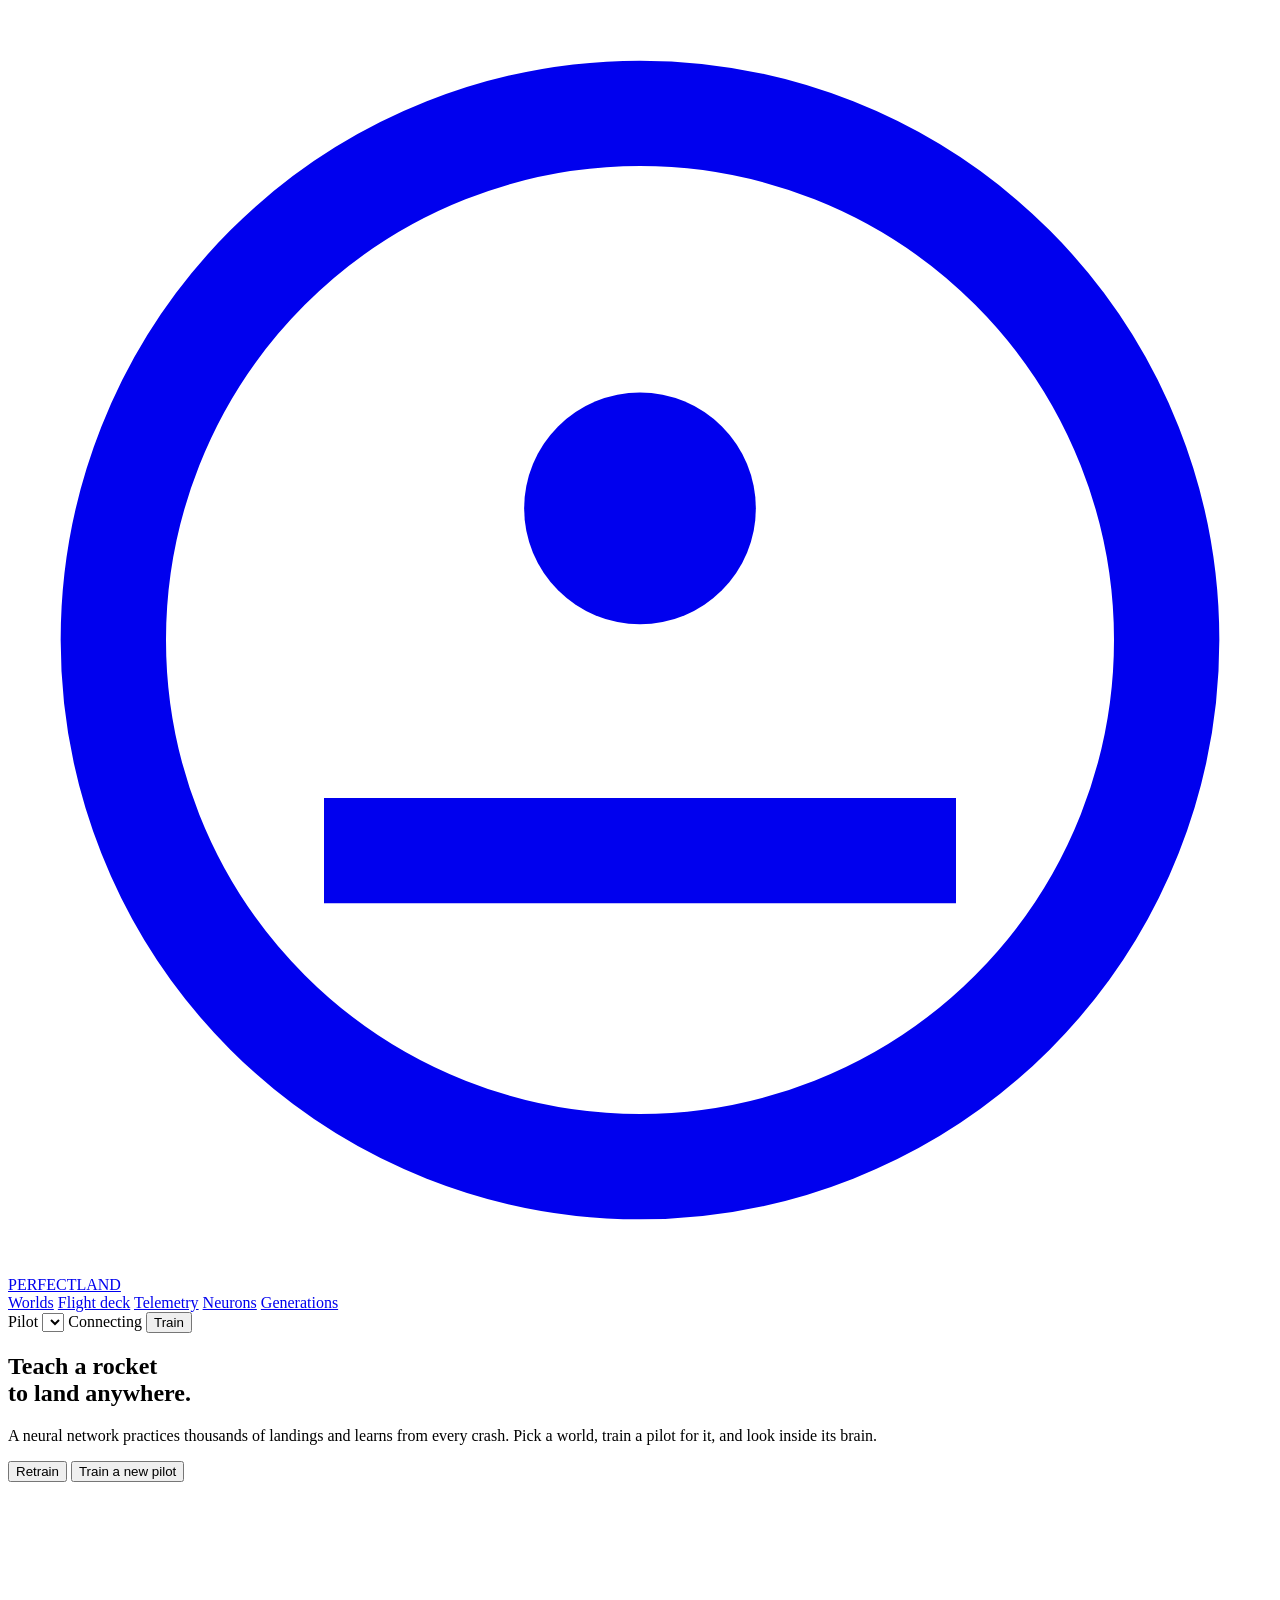
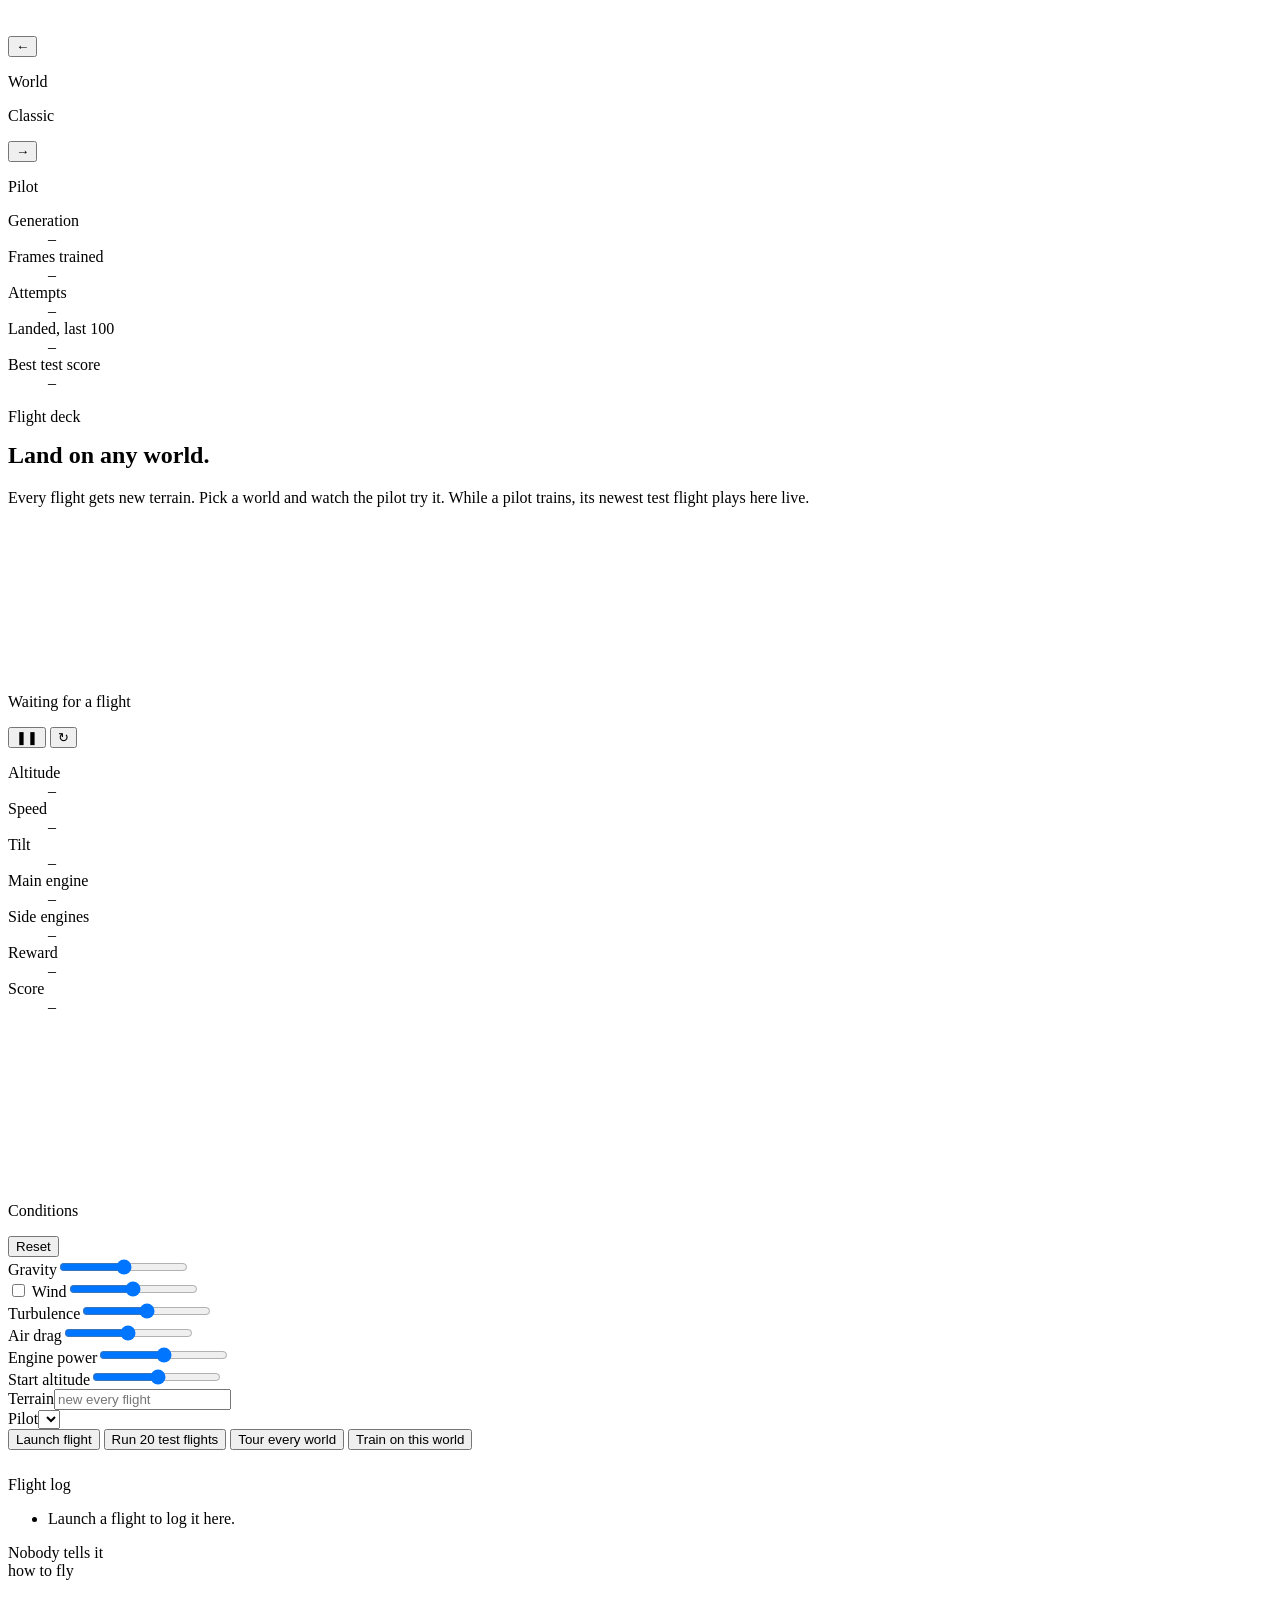
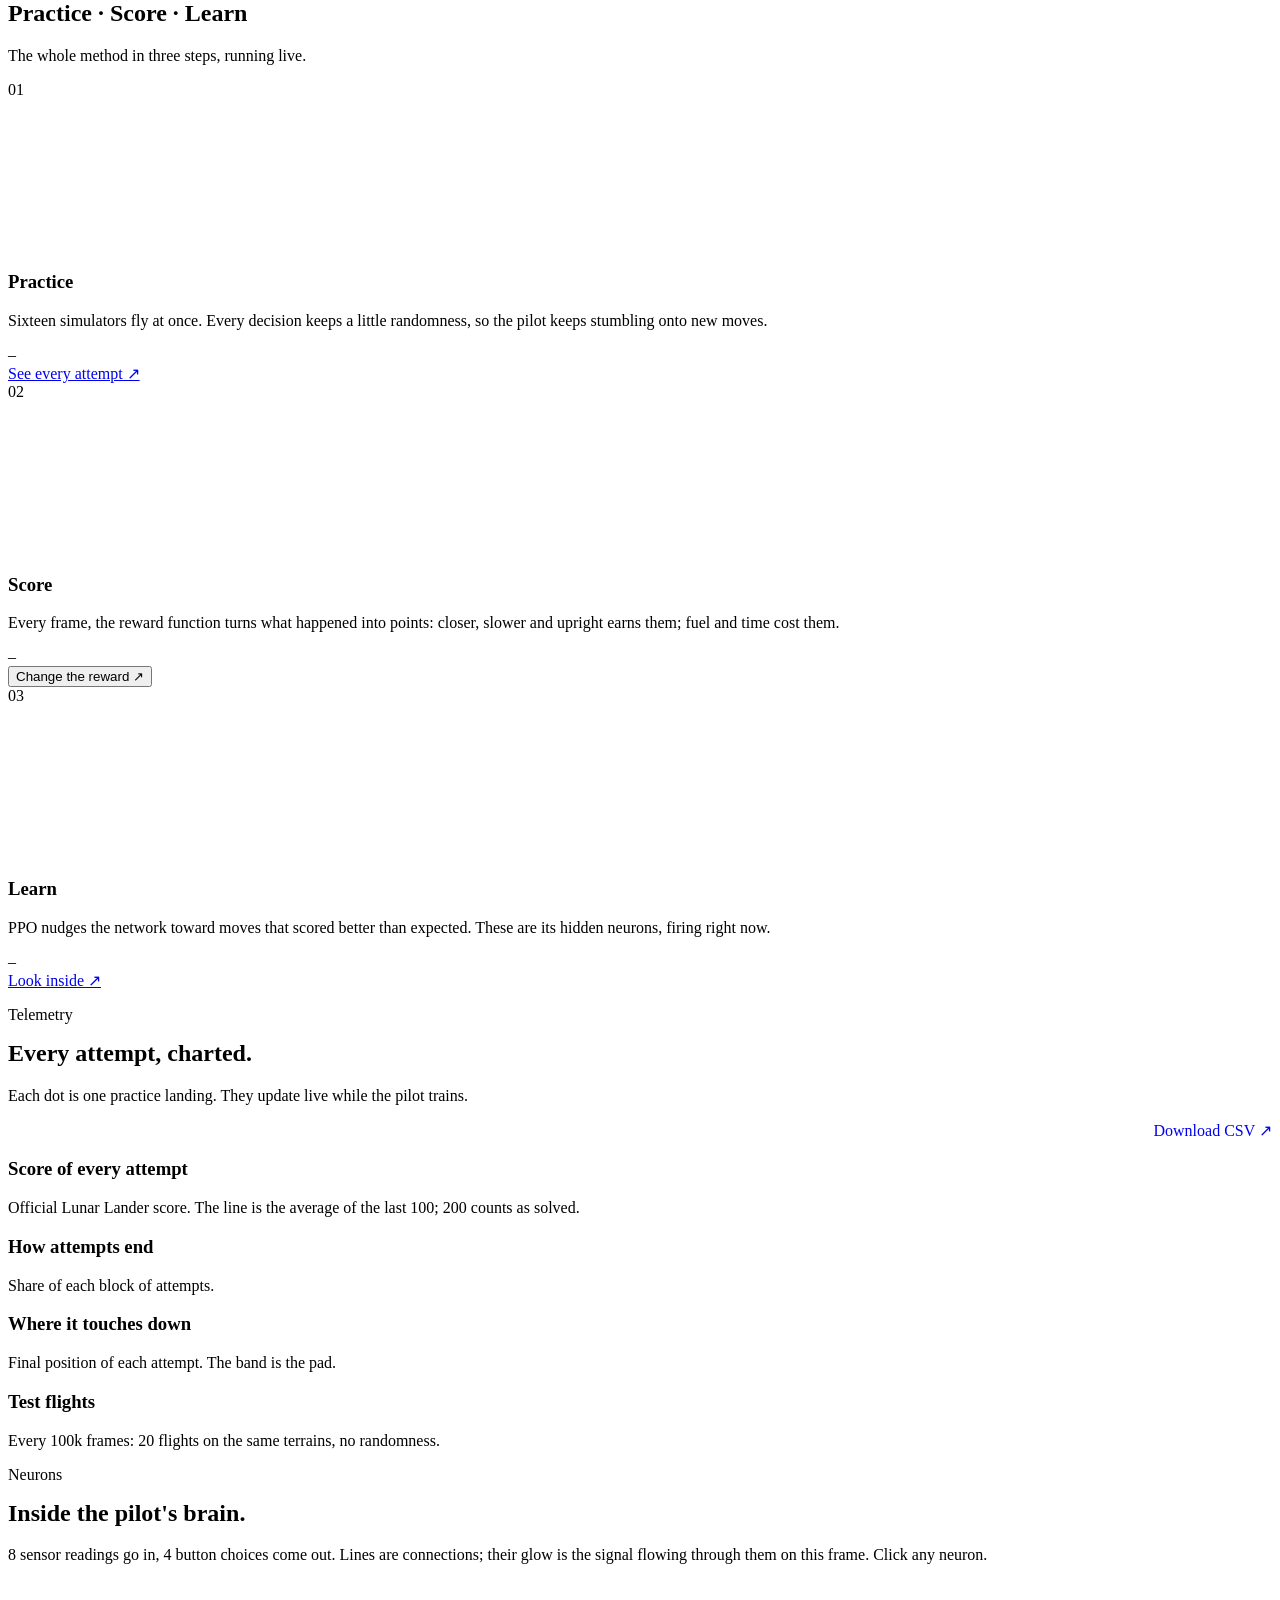
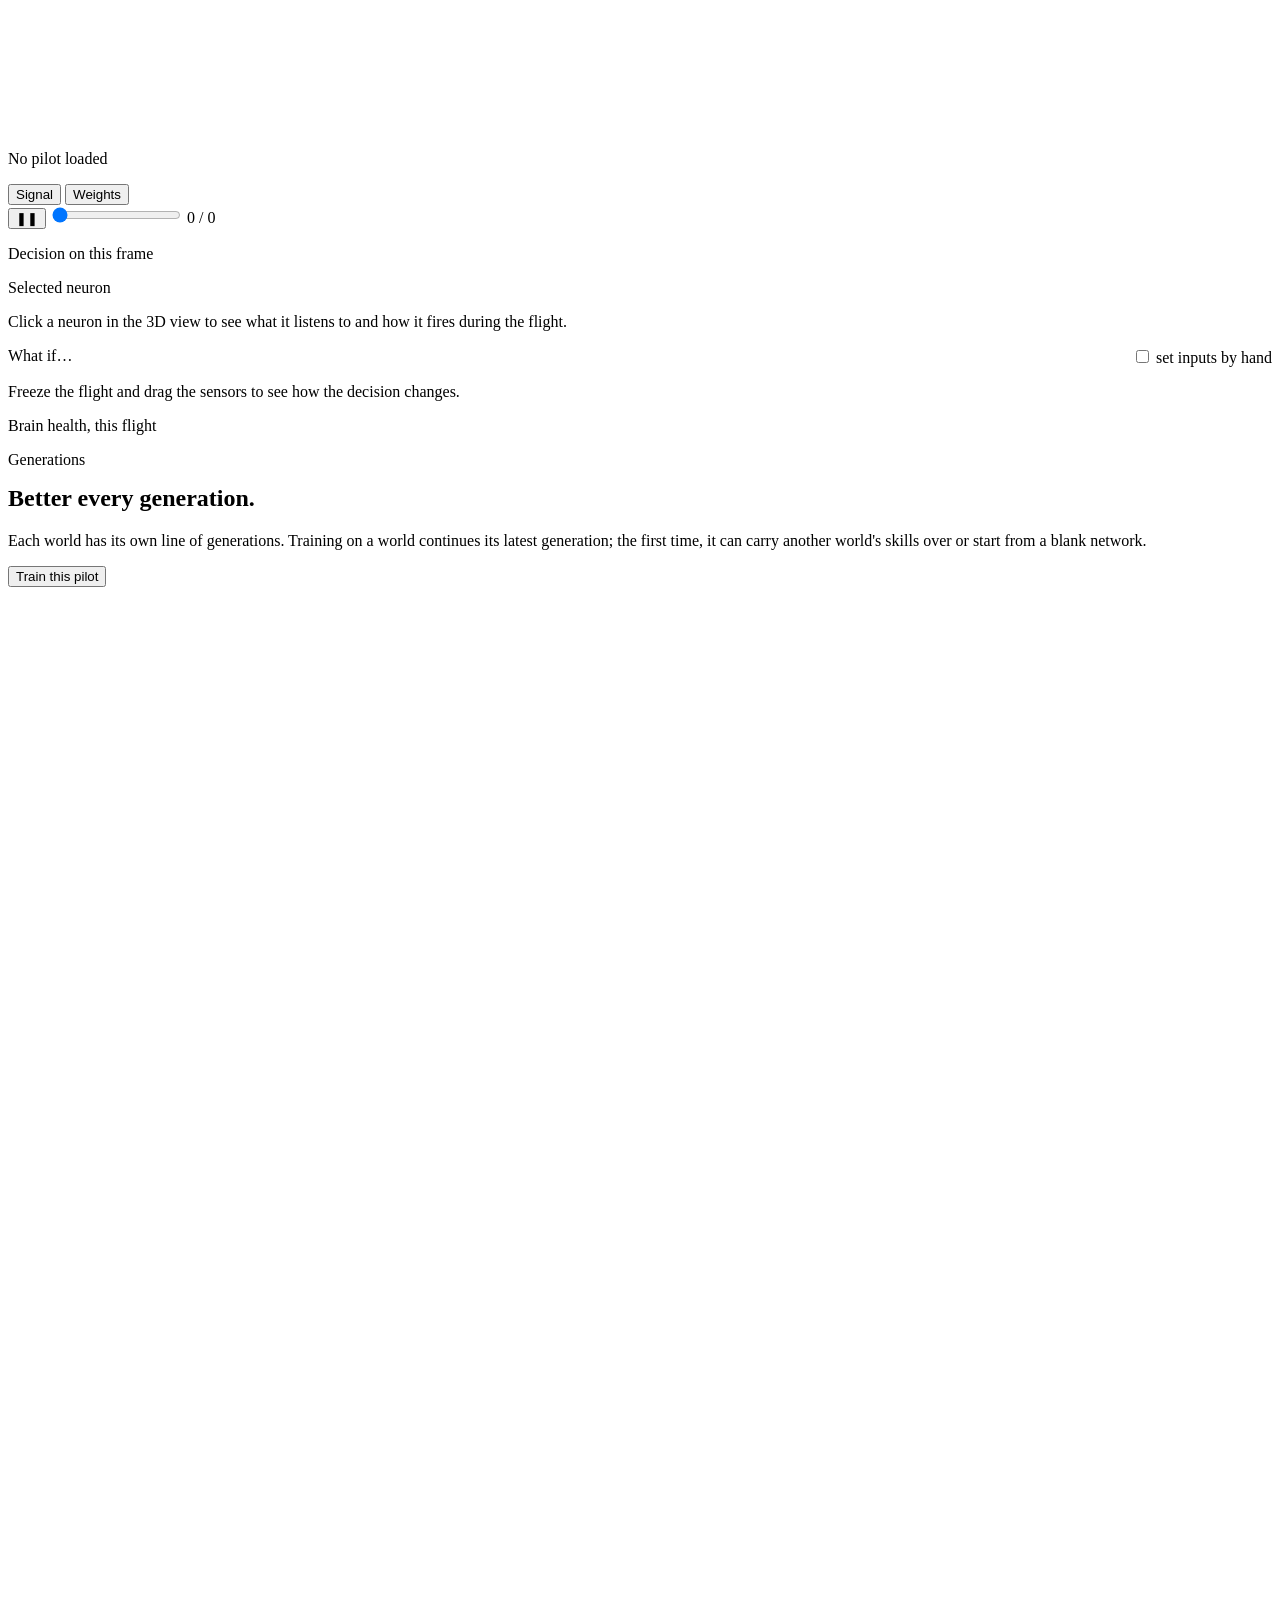
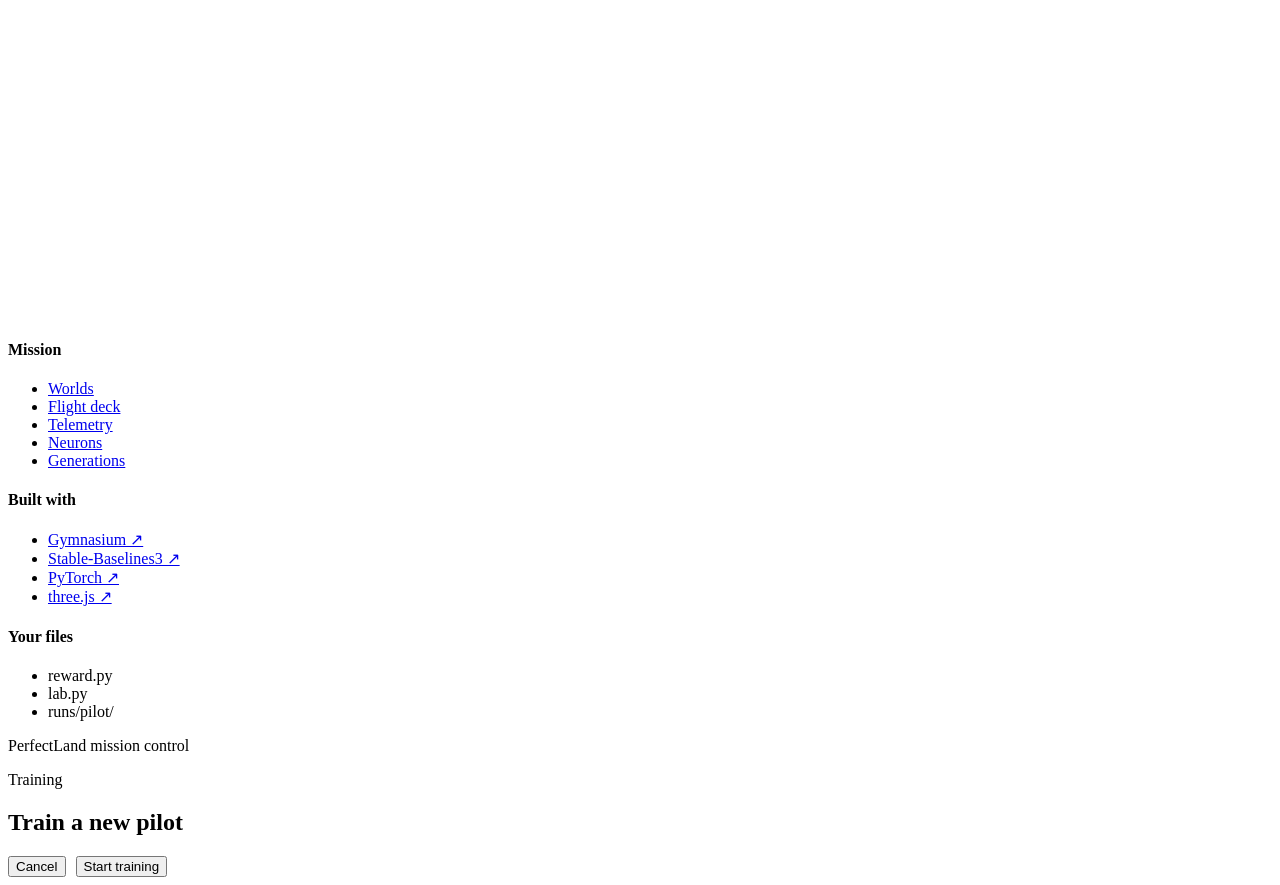
==== ui/index.html @ edd2ead1 "PerfectLand: teach a neural network to land a rocket Reward shaping on Gymnasium's Lunar Lander with" ====
<!doctype html>
<html lang="en">
<head>
  <meta charset="utf-8">
  <meta name="viewport" content="width=device-width, initial-scale=1">
  <title>PerfectLand Mission Control</title>
  <link rel="icon" href="data:image/svg+xml,%3Csvg xmlns='http://www.w3.org/2000/svg' viewBox='0 0 24 24' fill='none' stroke='%23010101' stroke-width='2'%3E%3Ccircle cx='12' cy='12' r='10'/%3E%3Cpath d='M6 16h12'/%3E%3Ccircle cx='12' cy='9.5' r='2.2' fill='%23010101' stroke='none'/%3E%3C/svg%3E">
  <link rel="preconnect" href="https://fonts.googleapis.com">
  <link rel="preconnect" href="https://fonts.gstatic.com" crossorigin>
  <link rel="stylesheet" href="https://fonts.googleapis.com/css2?family=Inter:wght@300..800&family=JetBrains+Mono:wght@400;500;600&display=swap">
  <link rel="stylesheet" href="/styles.css">
  <script type="importmap">
    {
      "imports": {
        "three": "https://cdn.jsdelivr.net/npm/three@0.185.0/build/three.module.js",
        "three/addons/": "https://cdn.jsdelivr.net/npm/three@0.185.0/examples/jsm/",
        "lil-gui": "https://cdn.jsdelivr.net/npm/lil-gui@0.21.0/dist/lil-gui.esm.min.js"
      }
    }
  </script>
  <script type="module" src="/app.js"></script>
</head>
<body>
  <header class="nav">
    <a class="brand" href="#mission" aria-label="PerfectLand home">
      <svg viewBox="0 0 24 24" fill="none" stroke="currentColor" stroke-width="2" aria-hidden="true">
        <circle cx="12" cy="12" r="10"/><path d="M6 16h12"/><circle cx="12" cy="9.5" r="2.2" fill="currentColor" stroke="none"/>
      </svg>
      <span>PERFECTLAND</span>
    </a>
    <nav class="nav-links">
      <a href="#mission">Worlds</a>
      <a href="#flight-deck">Flight deck</a>
      <a href="#telemetry">Telemetry</a>
      <a href="#neurons">Neurons</a>
      <a href="#generations">Generations</a>
    </nav>
    <div class="nav-right">
      <label class="pilot-select"><span>Pilot</span> <select id="pilot-select"></select></label>
      <span class="nav-status" id="nav-status"><i class="dot"></i><span>Connecting</span></span>
      <button class="btn btn-solid" id="nav-train">Train</button>
    </div>
  </header>

  <main>
    <!-- Mission: pick a world -->
    <section class="hero" id="mission">
      <div class="hero-inner">
        <div class="hero-copy">
          <h1>Teach a rocket<br>to land anywhere.</h1>
          <p class="lede">A neural network practices thousands of landings and learns from every crash.
            Pick a world, train a pilot for it, and look inside its brain.</p>
          <div class="hero-actions">
            <button class="btn btn-solid" id="btn-retrain">Retrain</button>
            <button class="btn btn-outline" id="btn-new">Train a new pilot</button>
            <button class="btn btn-outline" id="btn-stop" hidden>Stop training</button>
          </div>
          <a class="hero-status" id="hero-status" href="#flight-deck" hidden></a>
        </div>
        <div class="globe-wrap">
          <canvas id="globe" aria-label="Rotating globe of the selected world"></canvas>
          <div class="globe-info">
            <div class="globe-nav">
              <button class="icon-btn ink" id="world-prev" aria-label="Previous world">←</button>
              <div class="globe-title"><p class="eyebrow">World</p><p class="world-name" id="world-name">Classic</p></div>
              <button class="icon-btn ink" id="world-next" aria-label="Next world">→</button>
            </div>
            <p class="world-fact" id="world-fact"></p>
            <dl class="world-stats" id="world-stats"></dl>
          </div>
        </div>
      </div>
      <div class="hero-strip">
        <p class="eyebrow" id="strip-pilot">Pilot</p>
        <dl class="kpis">
          <div class="kpi"><dt>Generation</dt><dd id="k-gen">–</dd></div>
          <div class="kpi"><dt>Frames trained</dt><dd id="k-frames">–</dd></div>
          <div class="kpi"><dt>Attempts</dt><dd id="k-attempts">–</dd></div>
          <div class="kpi"><dt>Landed, last 100</dt><dd id="k-landed">–</dd></div>
          <div class="kpi"><dt>Best test score</dt><dd id="k-best">–</dd></div>
        </dl>
      </div>
    </section>

    <!-- Flight deck: the simulation, on whichever world is selected -->
    <section class="section deck" id="flight-deck">
      <div class="section-head">
        <div>
          <p class="eyebrow">Flight deck</p>
          <h2 style="margin-top: 14px">Land on any world.</h2>
          <p>Every flight gets new terrain. Pick a world and watch the pilot try it. While a pilot trains, its newest test flight plays here live.</p>
        </div>
      </div>
      <div class="world-picker" id="world-picker" role="tablist" aria-label="Worlds"></div>
      <div class="deck-grid">
        <article class="card deck-main">
          <div class="deck-view">
            <canvas id="stage"></canvas>
            <div class="gui-host" id="gui-host"></div>
            <div class="view-top">
              <span class="outcome-badge" id="outcome-badge"></span>
              <p class="view-caption" id="flight-caption">Waiting for a flight</p>
            </div>
            <div class="view-controls">
              <button class="icon-btn" id="deck-play" aria-label="Pause">❚❚</button>
              <button class="icon-btn" id="deck-next" aria-label="Next flight">↻</button>
            </div>
          </div>
          <dl class="telemetry" id="hud">
            <div><dt>Altitude</dt><dd id="t-alt">–</dd></div>
            <div><dt>Speed</dt><dd id="t-speed">–</dd></div>
            <div><dt>Tilt</dt><dd id="t-tilt">–</dd></div>
            <div><dt>Main engine</dt><dd id="t-main">–</dd><span class="gauge"><i id="g-main"></i></span></div>
            <div><dt>Side engines</dt><dd id="t-side">–</dd><span class="gauge centered"><i id="g-side"></i></span></div>
            <div><dt>Reward</dt><dd id="t-reward">–</dd></div>
            <div><dt>Score</dt><dd id="t-score">–</dd></div>
          </dl>
          <p class="reward-breakdown" id="reward-breakdown"></p>
          <div class="trace"><canvas id="trace" aria-label="Altitude, speed and engine power over the flight"></canvas></div>
        </article>
        <aside class="card olive-card deck-side">
          <div class="training-panel" id="training-panel" hidden>
            <div class="row"><strong id="tp-title">Training</strong><span class="mono" id="tp-pct">0%</span></div>
            <div class="progress"><span id="tp-bar"></span></div>
            <div class="meta" id="tp-meta">Starting…</div>
          </div>
          <div class="side-head">
            <p class="eyebrow">Conditions</p>
            <button class="link-arrow" id="lab-reset" type="button">Reset</button>
          </div>
          <div class="field"><label for="lab-gravity">Gravity</label><input type="range" id="lab-gravity" min="-25" max="-0.5" step="0.1"><span class="mono" id="lab-gravity-label"></span></div>
          <div class="field"><label class="toggle"><input type="checkbox" id="lab-wind"> Wind</label><input type="range" id="lab-wind-power" min="0" max="20" step="0.5"><span class="mono" id="lab-wind-power-label"></span></div>
          <div class="field"><label for="lab-turbulence">Turbulence</label><input type="range" id="lab-turbulence" min="0" max="2" step="0.1"><span class="mono" id="lab-turbulence-label"></span></div>
          <div class="field"><label for="lab-atmosphere">Air drag</label><input type="range" id="lab-atmosphere" min="0" max="2" step="0.01"><span class="mono" id="lab-atmosphere-label"></span></div>
          <div class="field"><label for="lab-engine">Engine power</label><input type="range" id="lab-engine" min="0.3" max="3" step="0.01"><span class="mono" id="lab-engine-label"></span></div>
          <div class="field" title="How high above the pad every flight starts. Standard is 10 m; higher starts give the pilot more time, and more time on the clock."><label for="lab-height">Start altitude</label><input type="range" id="lab-height" min="5" max="40" step="1"><span class="mono" id="lab-height-label"></span></div>
          <div class="field"><label for="lab-seed">Terrain</label><input type="number" id="lab-seed" placeholder="new every flight"><span class="mono" id="lab-seed-label"></span></div>
          <div class="field"><label for="lab-gen">Pilot</label><select id="lab-gen"></select><span></span></div>
          <div class="lab-actions">
            <button class="btn btn-light btn-solid" id="lab-fly">Launch flight</button>
            <button class="btn btn-light btn-outline" id="lab-test">Run 20 test flights</button>
            <button class="btn btn-light btn-outline" id="lab-tour">Tour every world</button>
            <button class="btn btn-light btn-outline" id="lab-train">Train on this world</button>
          </div>
          <div class="test-summary" id="test-summary" hidden></div>
          <p class="eyebrow" style="margin-top: 26px">Flight log</p>
          <ul class="flight-log" id="flight-log"><li class="placeholder"><span class="muted">Launch a flight to log it here.</span></li></ul>
        </aside>
      </div>
    </section>

    <section class="section">
      <p class="statement">Nobody tells it<br>how to fly</p>
    </section>

    <!-- The learning loop, as three live cards -->
    <section class="section" style="padding-top: 0">
      <div class="section-head">
        <div>
          <h2>Practice · Score · Learn</h2>
          <p>The whole method in three steps, running live.</p>
        </div>
      </div>
      <div class="cards">
        <article class="card">
          <span class="numeral">01</span>
          <div class="visual"><canvas id="mini-practice"></canvas></div>
          <h3>Practice</h3>
          <p>Sixteen simulators fly at once. Every decision keeps a little randomness, so the pilot keeps stumbling onto new moves.</p>
          <div class="stat" id="mini-practice-stat">–</div>
          <a class="link-arrow" href="#telemetry">See every attempt ↗</a>
        </article>
        <article class="card">
          <span class="numeral">02</span>
          <div class="visual"><canvas id="mini-reward"></canvas></div>
          <h3>Score</h3>
          <p>Every frame, the reward function turns what happened into points: closer, slower and upright earns them; fuel and time cost them.</p>
          <div class="stat" id="mini-reward-stat">–</div>
          <button class="link-arrow" id="mini-reward-link">Change the reward ↗</button>
        </article>
        <article class="card">
          <span class="numeral">03</span>
          <div class="visual"><canvas id="mini-brain"></canvas></div>
          <h3>Learn</h3>
          <p>PPO nudges the network toward moves that scored better than expected. These are its hidden neurons, firing right now.</p>
          <div class="stat" id="mini-brain-stat">–</div>
          <a class="link-arrow" href="#neurons">Look inside ↗</a>
        </article>
      </div>
    </section>

    <!-- Telemetry -->
    <section class="section" id="telemetry" style="padding-top: 0">
      <div class="section-head">
        <div>
          <p class="eyebrow">Telemetry</p>
          <h2 style="margin-top: 14px">Every attempt, charted.</h2>
          <p>Each dot is one practice landing. They update live while the pilot trains.</p>
        </div>
        <div>
          <div class="legend" id="legend"></div>
          <p style="margin: 12px 0 0; text-align: right"><a id="csv-link" href="#" class="eyebrow" style="text-decoration: none">Download CSV ↗</a></p>
        </div>
      </div>
      <div class="world-filter" id="chart-worlds" role="tablist" aria-label="Show attempts from"></div>
      <div class="chart-grid">
        <article class="card chart-card wide">
          <header>
            <div><h3>Score of every attempt</h3><p class="sub">Official Lunar Lander score. The line is the average of the last 100; 200 counts as solved.</p></div>
            <span class="big" id="score-now"></span>
          </header>
          <div class="chart tall" id="chart-score"></div>
        </article>
        <article class="card chart-card">
          <header><div><h3>How attempts end</h3><p class="sub" id="outcome-sub">Share of each block of attempts.</p></div></header>
          <div class="chart" id="chart-outcomes"></div>
        </article>
        <article class="card chart-card">
          <header><div><h3>Where it touches down</h3><p class="sub">Final position of each attempt. The band is the pad.</p></div></header>
          <div class="chart" id="chart-touchdown"></div>
        </article>
        <article class="card chart-card wide">
          <header>
            <div><h3>Test flights</h3><p class="sub">Every 100k frames: 20 flights on the same terrains, no randomness.</p></div>
            <span class="big" id="test-now"></span>
          </header>
          <div class="chart" id="chart-tests"></div>
        </article>
      </div>
    </section>

    <!-- Neurons -->
    <section class="section" id="neurons" style="padding-top: 0">
      <div class="section-head">
        <div>
          <p class="eyebrow">Neurons</p>
          <h2 style="margin-top: 14px">Inside the pilot's brain.</h2>
          <p>8 sensor readings go in, 4 button choices come out. Lines are connections; their glow is the signal flowing through them on this frame. Click any neuron.</p>
        </div>
      </div>
      <article class="card brain-card">
        <div class="brain-view" id="brain-view">
          <canvas id="brain-canvas"></canvas>
          <div class="brain-labels" id="brain-labels"></div>
          <div class="brain-top">
            <p class="eyebrow" id="brain-caption">No pilot loaded</p>
            <div class="seg" id="brain-mode">
              <button data-mode="signal" class="on">Signal</button>
              <button data-mode="weights">Weights</button>
            </div>
          </div>
          <div class="brain-timeline">
            <button class="icon-btn" id="play-btn" aria-label="Pause">❚❚</button>
            <input type="range" id="frame-slider" min="0" max="0" value="0" aria-label="Flight frame">
            <span class="mono" id="frame-label">0 / 0</span>
          </div>
        </div>
        <aside class="inspector">
          <section>
            <p class="eyebrow">Decision on this frame</p>
            <div id="decision"></div>
            <p class="critic" id="critic"></p>
          </section>
          <section>
            <p class="eyebrow">Selected neuron</p>
            <div class="neuron-detail" id="neuron-detail"><p class="hint">Click a neuron in the 3D view to see what it listens to and how it fires during the flight.</p></div>
          </section>
          <section>
            <p class="eyebrow" style="display: flex; justify-content: space-between">What if…
              <label class="toggle"><input type="checkbox" id="whatif-toggle"> set inputs by hand</label></p>
            <div class="whatif-grid" id="whatif"></div>
            <p class="hint">Freeze the flight and drag the sensors to see how the decision changes.</p>
          </section>
          <section>
            <p class="eyebrow">Brain health, this flight</p>
            <div id="health"></div>
            <p class="hint" id="health-hint"></p>
          </section>
        </aside>
      </article>
    </section>

    <!-- Generations -->
    <section class="section" id="generations" style="padding-top: 0">
      <div class="section-head">
        <div>
          <p class="eyebrow">Generations</p>
          <h2 style="margin-top: 14px">Better every generation.</h2>
          <p>Each world has its own line of generations. Training on a world continues its latest generation; the first time, it can carry another world's skills over or start from a blank network.</p>
        </div>
        <button class="btn btn-solid" id="btn-retrain-2">Train this pilot</button>
      </div>
      <div class="world-filter" id="gen-worlds" role="tablist" aria-label="Show generations from"></div>
      <div class="gen-wrap"><table class="gen-table" id="gen-table"></table></div>
    </section>

  </main>

  <footer class="footer">
    <div class="footer-top">
      <div>
        <a class="brand" href="#mission" style="color: #fff">
          <svg viewBox="0 0 24 24" fill="none" stroke="currentColor" stroke-width="2" aria-hidden="true">
            <circle cx="12" cy="12" r="10"/><path d="M6 16h12"/><circle cx="12" cy="9.5" r="2.2" fill="currentColor" stroke="none"/>
          </svg>
          <span>PERFECTLAND</span>
        </a>
        <p style="margin: 14px 0 0; max-width: 300px; font-size: 14px; color: rgba(255,255,255,0.6)">A local mission control for teaching a neural network to land a rocket with reward shaping.</p>
      </div>
      <div><h4>Mission</h4><ul><li><a href="#mission">Worlds</a></li><li><a href="#flight-deck">Flight deck</a></li><li><a href="#telemetry">Telemetry</a></li><li><a href="#neurons">Neurons</a></li><li><a href="#generations">Generations</a></li></ul></div>
      <div><h4>Built with</h4><ul>
        <li><a href="https://gymnasium.farama.org/environments/box2d/lunar_lander/" target="_blank" rel="noopener">Gymnasium ↗</a></li>
        <li><a href="https://stable-baselines3.readthedocs.io" target="_blank" rel="noopener">Stable-Baselines3 ↗</a></li>
        <li><a href="https://pytorch.org" target="_blank" rel="noopener">PyTorch ↗</a></li>
        <li><a href="https://threejs.org" target="_blank" rel="noopener">three.js ↗</a></li></ul></div>
      <div><h4>Your files</h4><ul><li>reward.py</li><li>lab.py</li><li>runs/<span id="footer-pilot">pilot</span>/</li></ul></div>
    </div>
    <div class="footer-bottom"><span>PerfectLand mission control</span><span id="footer-host"></span></div>
  </footer>

  <!-- Train drawer -->
  <div class="scrim" id="scrim"></div>
  <aside class="drawer" id="drawer" aria-hidden="true">
    <header>
      <p class="eyebrow" id="drawer-eyebrow">Training</p>
      <h2 id="drawer-title">Train a new pilot</h2>
      <p id="drawer-sub"></p>
    </header>
    <form class="drawer-body" id="train-form"></form>
    <footer>
      <span class="left" id="drawer-note"></span>
      <div style="display: flex; gap: 10px">
        <button class="btn btn-outline" id="drawer-cancel" type="button">Cancel</button>
        <button class="btn btn-solid" id="drawer-start" type="button">Start training</button>
      </div>
    </footer>
  </aside>

  <div class="toasts" id="toasts"></div>
</body>
</html>
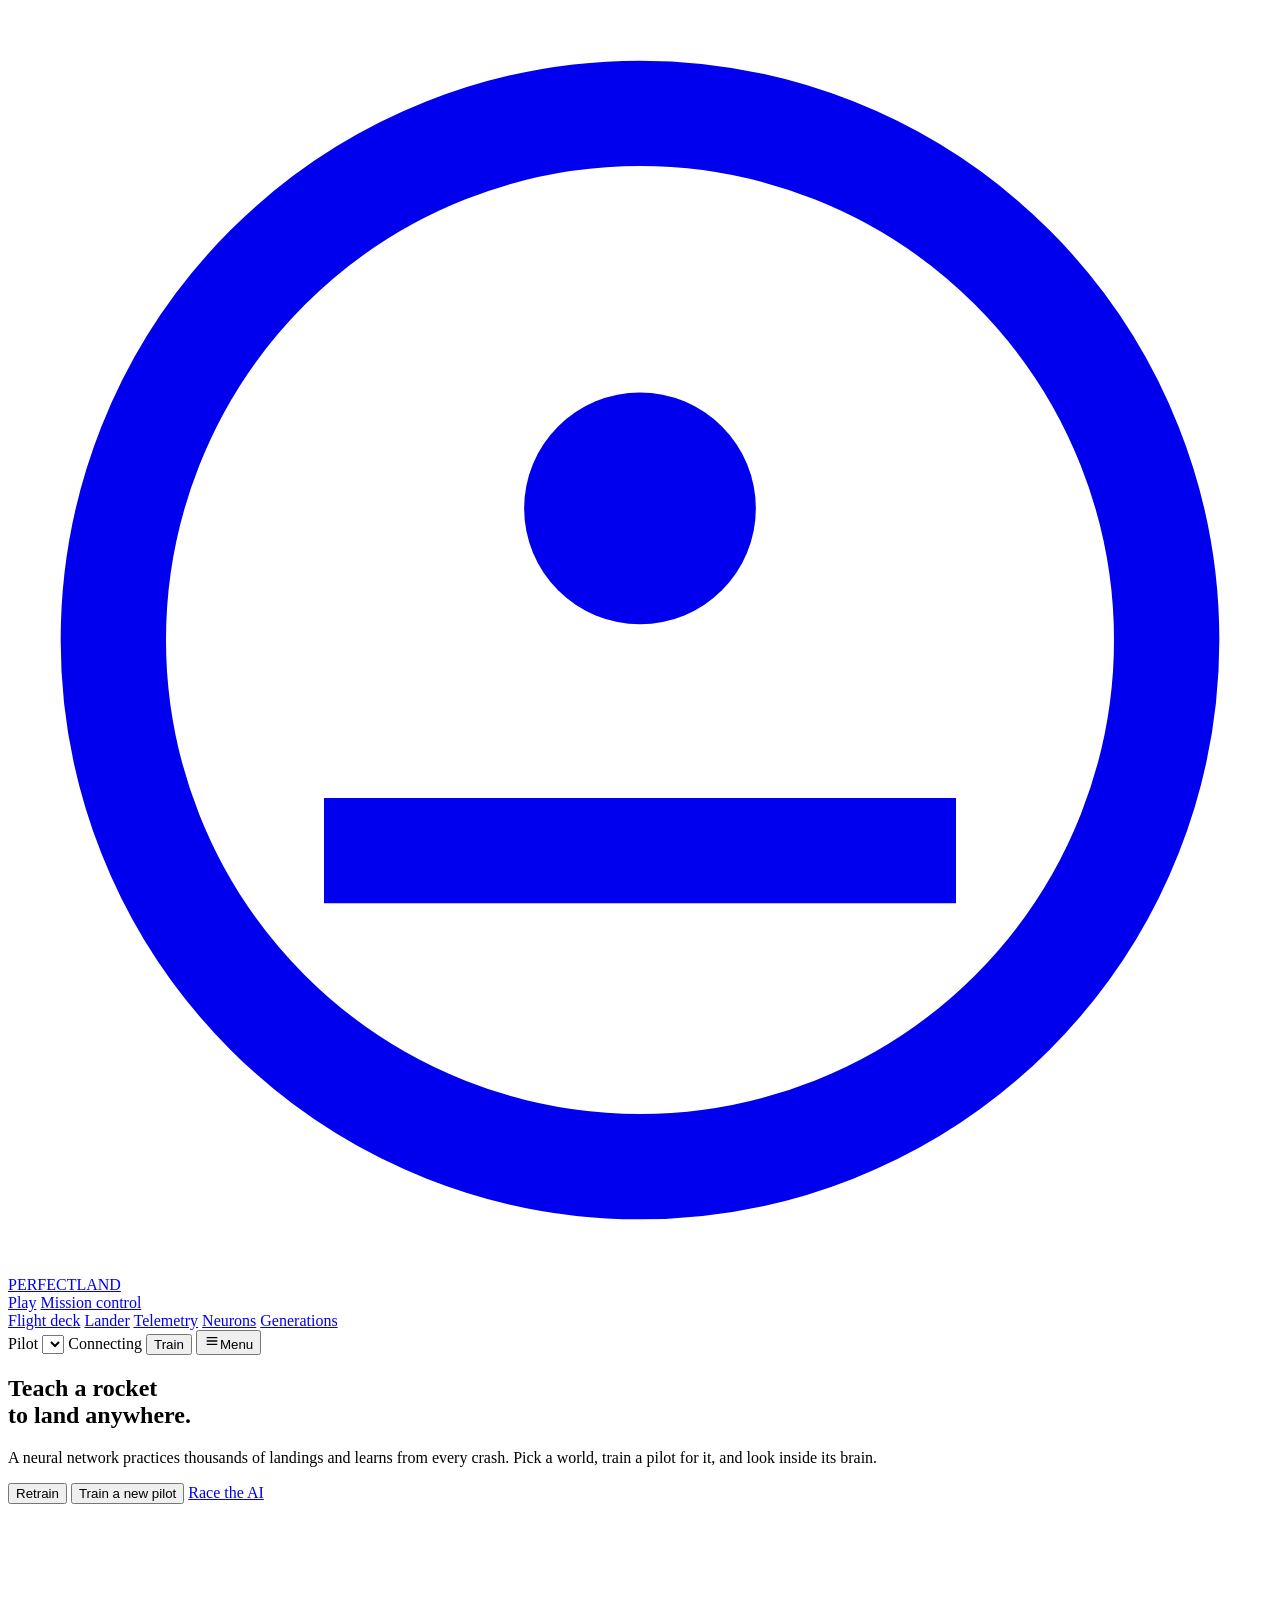
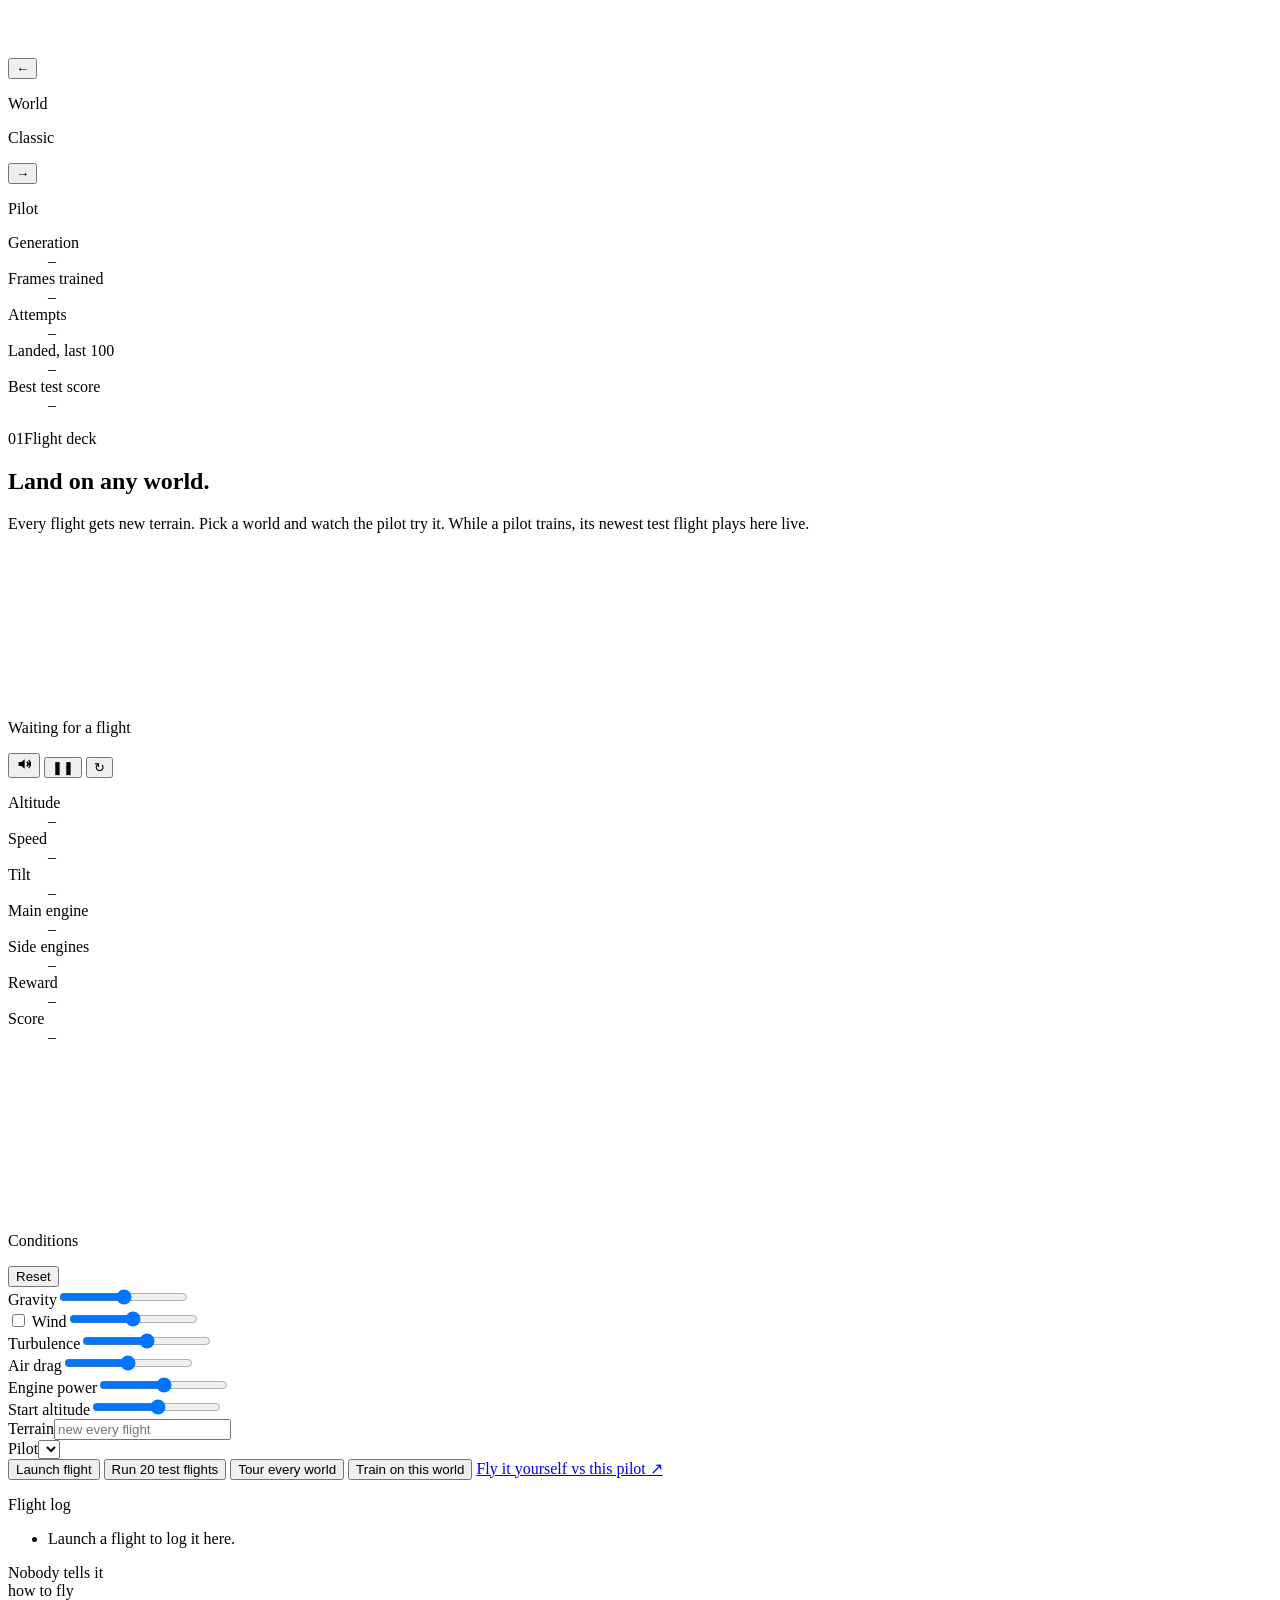
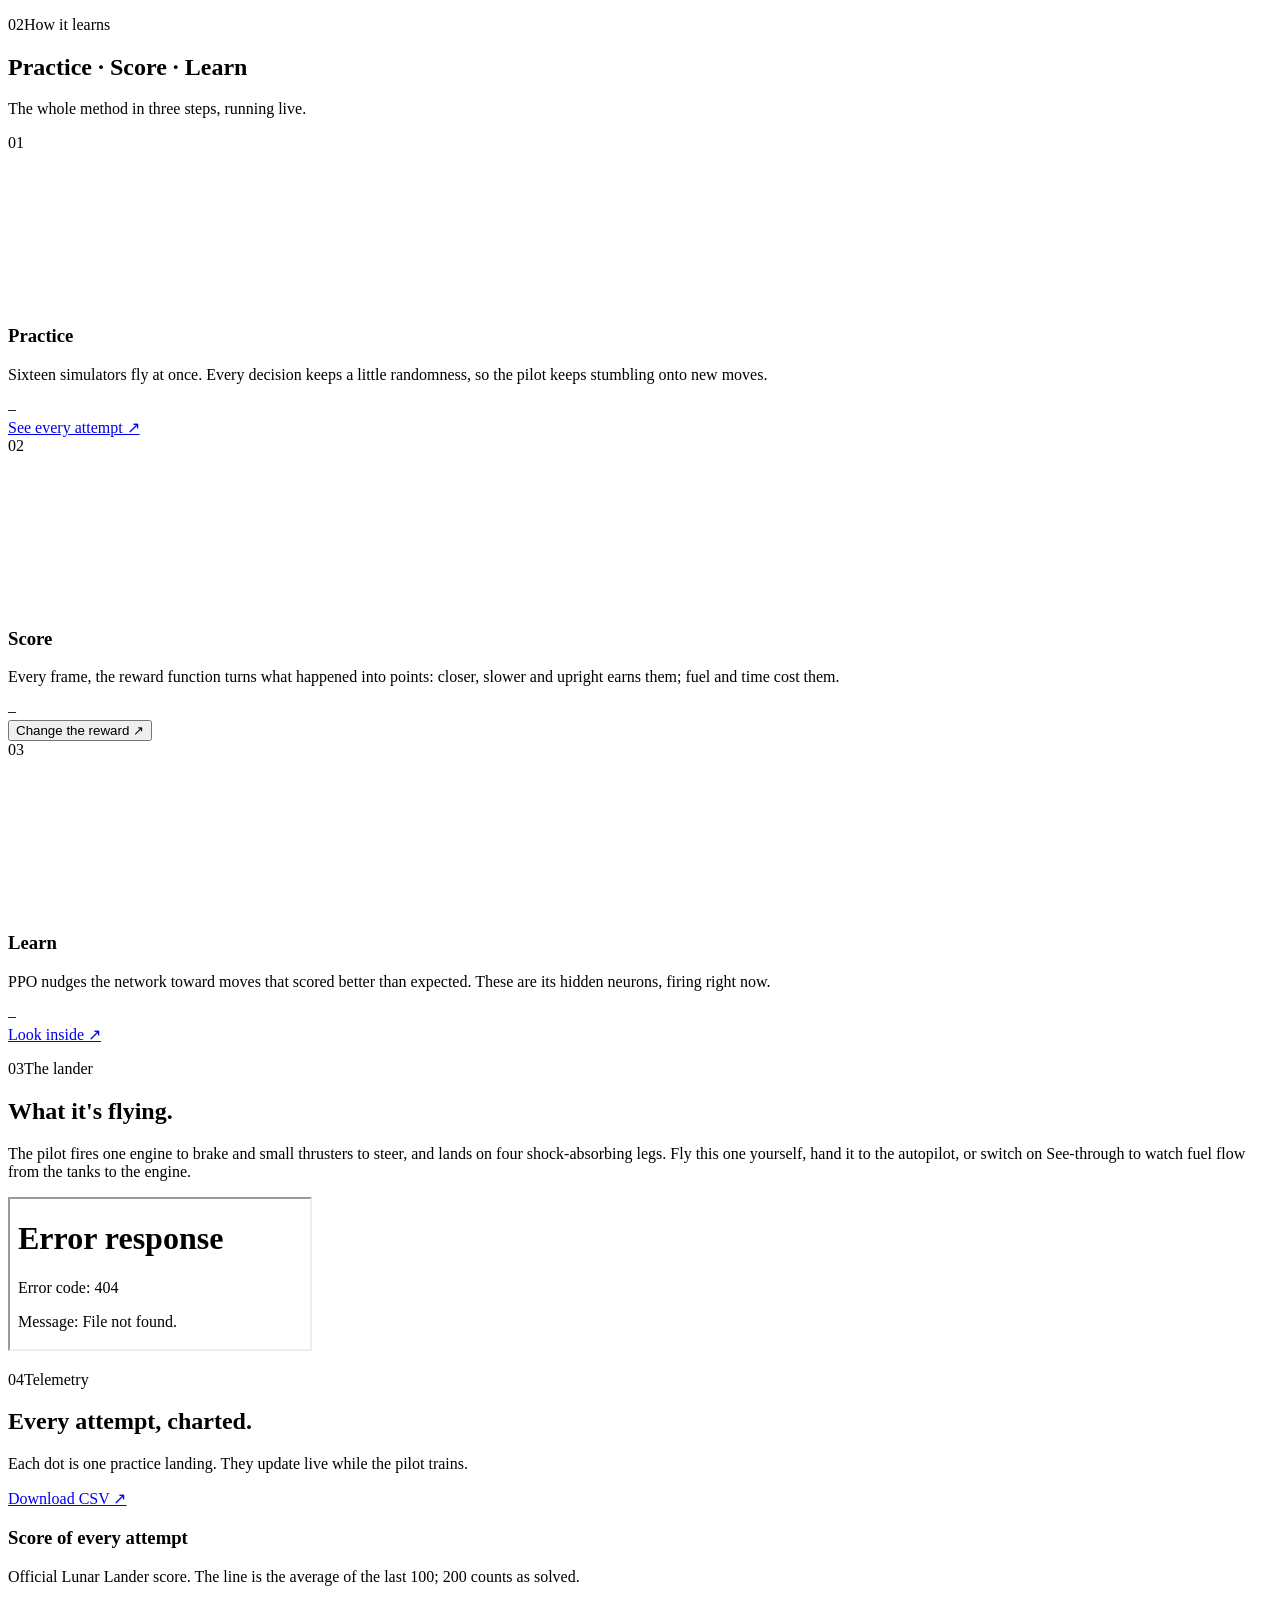
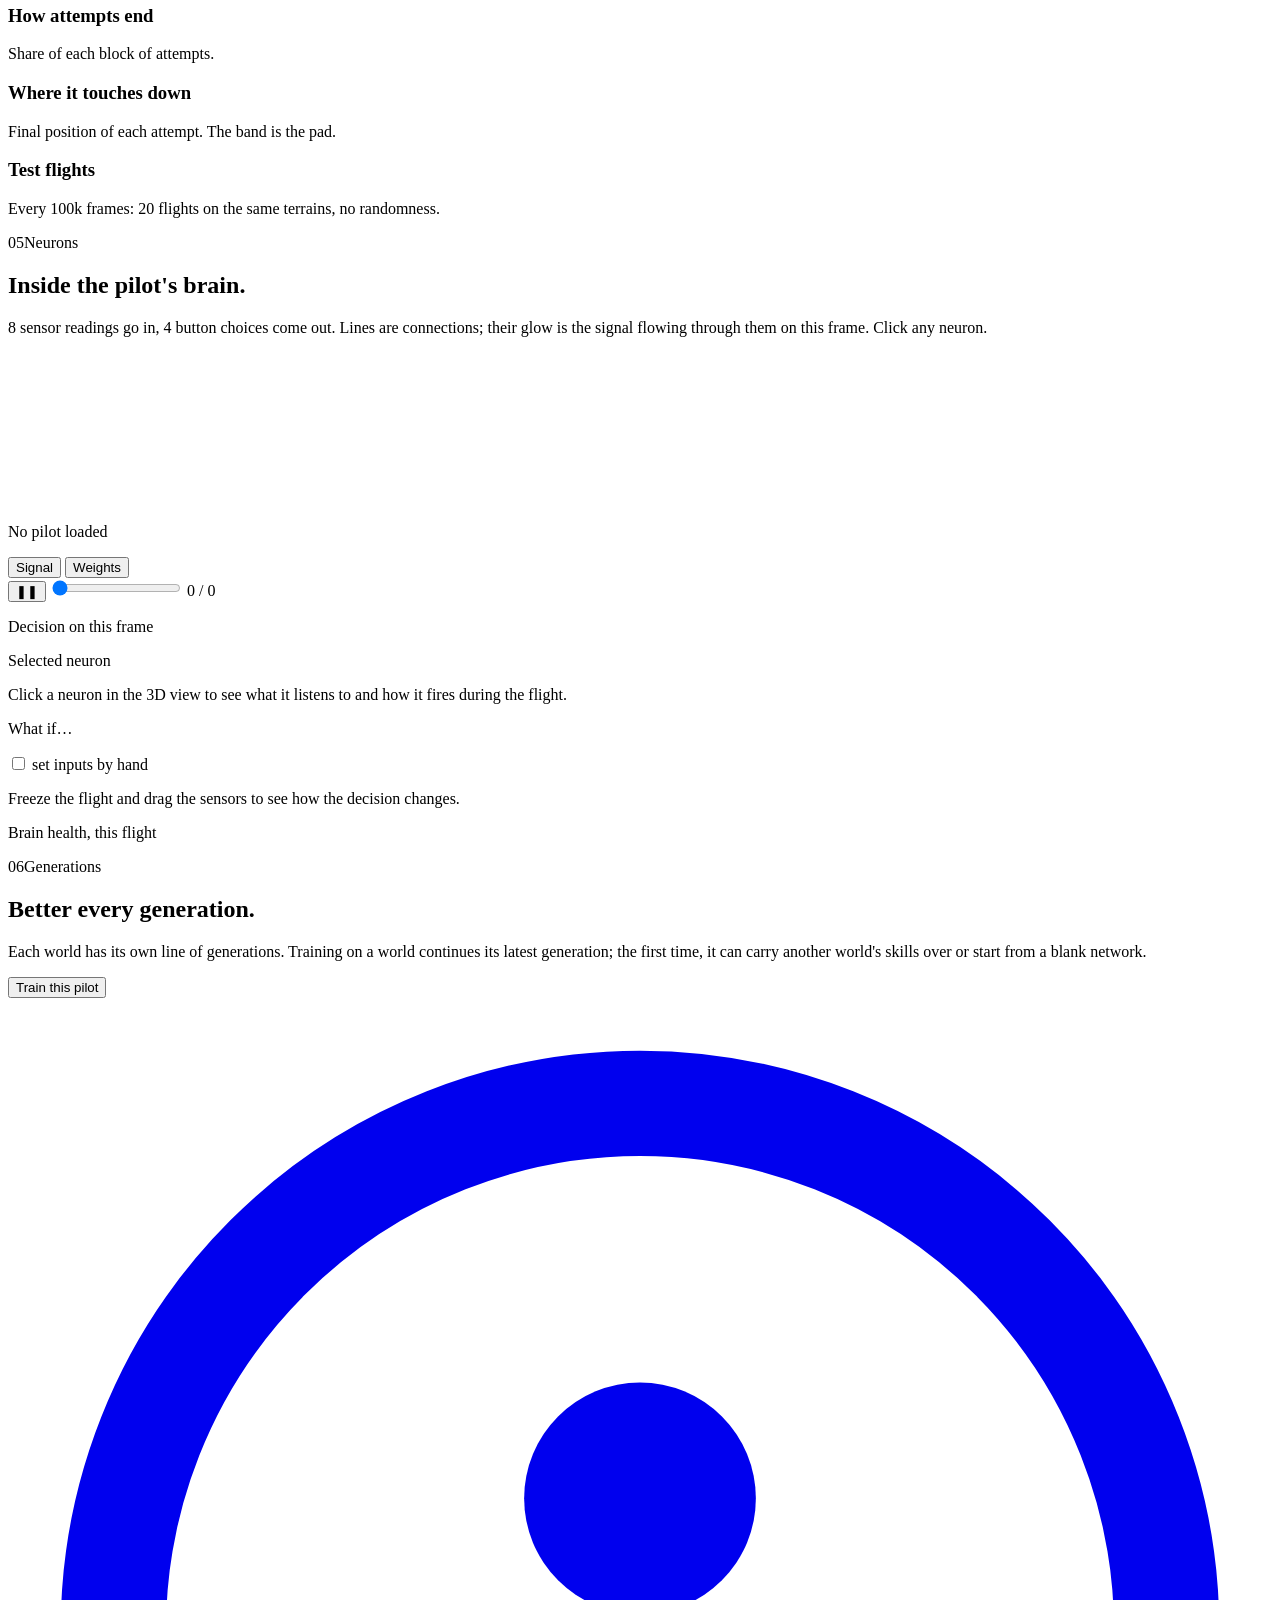
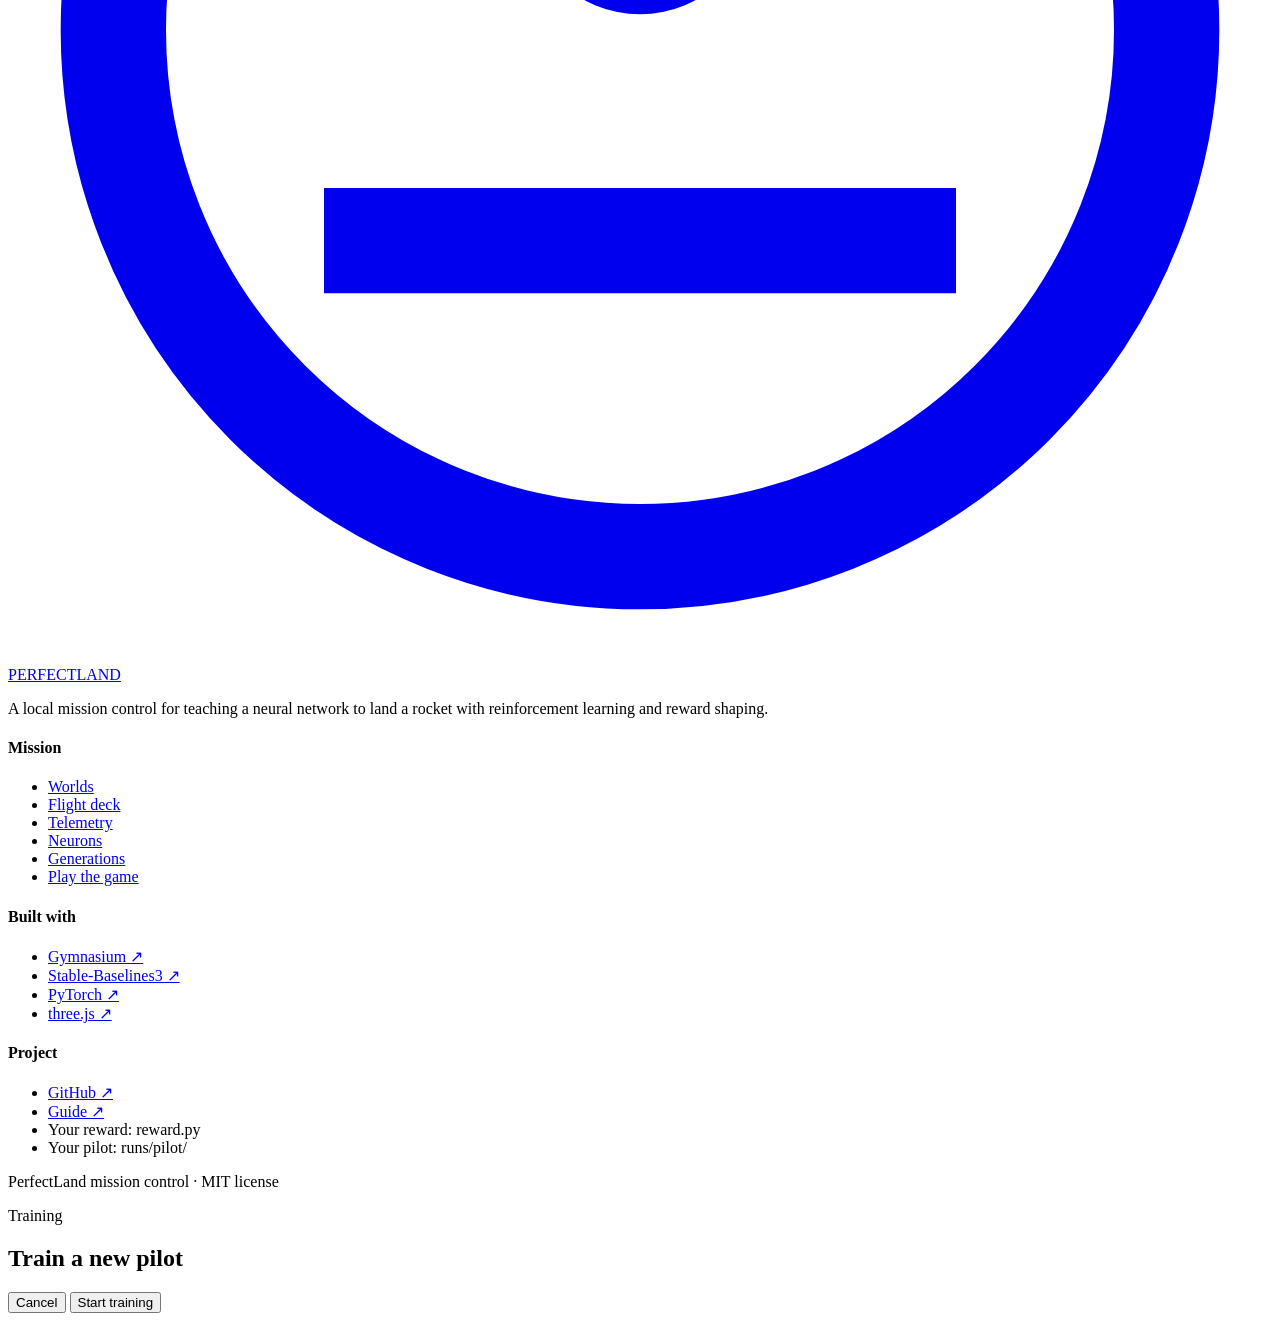
==== commit 948a62d7: "Add the browser game, hand-drawn lander figures and a new navbar The game (ui/play.html) runs entire" ====
--- a/ui/index.html
+++ b/ui/index.html
@@ -22,15 +22,21 @@
 </head>
 <body>
   <header class="nav">
+    <div class="nav-left">
     <a class="brand" href="#mission" aria-label="PerfectLand home">
       <svg viewBox="0 0 24 24" fill="none" stroke="currentColor" stroke-width="2" aria-hidden="true">
         <circle cx="12" cy="12" r="10"/><path d="M6 16h12"/><circle cx="12" cy="9.5" r="2.2" fill="currentColor" stroke="none"/>
       </svg>
       <span>PERFECTLAND</span>
     </a>
-    <nav class="nav-links">
-      <a href="#mission">Worlds</a>
+      <div class="mode-switch" role="navigation" aria-label="PerfectLand">
+        <a href="/play" class="switch-play">Play</a>
+        <a href="/" class="on" aria-current="page">Mission control</a>
+      </div>
+    </div>
+    <nav class="nav-links" aria-label="Sections">
       <a href="#flight-deck">Flight deck</a>
+      <a href="#lander">Lander</a>
       <a href="#telemetry">Telemetry</a>
       <a href="#neurons">Neurons</a>
       <a href="#generations">Generations</a>
@@ -39,8 +45,20 @@
       <label class="pilot-select"><span>Pilot</span> <select id="pilot-select"></select></label>
       <span class="nav-status" id="nav-status"><i class="dot"></i><span>Connecting</span></span>
       <button class="btn btn-solid" id="nav-train">Train</button>
+      <button class="nav-menu" id="nav-menu" aria-expanded="false" aria-controls="nav-panel"><svg viewBox="0 0 24 24" width="16" height="16" fill="none" stroke="currentColor" stroke-width="2" aria-hidden="true"><path d="M4 7h16M4 12h16M4 17h16"/></svg><span>Menu</span></button>
     </div>
   </header>
+  <div class="nav-panel" id="nav-panel" hidden>
+    <p class="eyebrow">On this page</p>
+    <a href="#flight-deck">Flight deck</a>
+    <a href="#lander">Lander</a>
+    <a href="#telemetry">Telemetry</a>
+    <a href="#neurons">Neurons</a>
+    <a href="#generations">Generations</a>
+    <p class="eyebrow">PerfectLand</p>
+    <a href="/play">Play the game</a>
+    <a href="https://github.com/maheessh/PerfectLand" target="_blank" rel="noopener">GitHub ↗</a>
+  </div>
 
   <main>
     <!-- Mission: pick a world -->
@@ -54,6 +72,14 @@
             <button class="btn btn-solid" id="btn-retrain">Retrain</button>
             <button class="btn btn-outline" id="btn-new">Train a new pilot</button>
             <button class="btn btn-outline" id="btn-stop" hidden>Stop training</button>
+            <a class="btn btn-outline" id="btn-play" href="/play">Race the AI</a>
+          </div>
+          <div class="first-run" id="first-run" hidden>
+            <p class="eyebrow">New here</p>
+            <p>No pilots yet. Load the pre-trained <b>Universal pilot</b> to fly, test and inspect it on every world right now, or press <b>Train a pilot</b>: your own lands in about 80 seconds. Everything you train stays on this computer.</p>
+            <div class="first-run-actions">
+              <button class="btn btn-solid" id="load-starter">Load the pre-trained pilot</button>
+            </div>
           </div>
           <a class="hero-status" id="hero-status" href="#flight-deck" hidden></a>
         </div>
@@ -86,8 +112,8 @@
     <section class="section deck" id="flight-deck">
       <div class="section-head">
         <div>
-          <p class="eyebrow">Flight deck</p>
-          <h2 style="margin-top: 14px">Land on any world.</h2>
+          <p class="eyebrow"><span class="num">01</span>Flight deck</p>
+          <h2>Land on any world.</h2>
           <p>Every flight gets new terrain. Pick a world and watch the pilot try it. While a pilot trains, its newest test flight plays here live.</p>
         </div>
       </div>
@@ -101,7 +127,10 @@
               <span class="outcome-badge" id="outcome-badge"></span>
               <p class="view-caption" id="flight-caption">Waiting for a flight</p>
             </div>
+            <div class="annunciator deck-lamps" id="annunciator"></div>
+            <p class="callout" id="callout" aria-live="polite"></p>
             <div class="view-controls">
+              <button class="icon-btn sound-btn" id="deck-sound" aria-label="Sound off" aria-pressed="false" title="Engine sound"><svg viewBox="0 0 24 24" width="16" height="16" fill="none" stroke="currentColor" stroke-width="1.8" aria-hidden="true"><path d="M4 9h4l5-4v14l-5-4H4z" fill="currentColor" stroke="none"/><path class="wave" d="M16.5 8.5a5 5 0 0 1 0 7M19 6a8.5 8.5 0 0 1 0 12"/><path class="mute" d="M16 9l6 6M22 9l-6 6"/></svg></button>
               <button class="icon-btn" id="deck-play" aria-label="Pause">❚❚</button>
               <button class="icon-btn" id="deck-next" aria-label="Next flight">↻</button>
             </div>
@@ -141,22 +170,24 @@
             <button class="btn btn-light btn-outline" id="lab-test">Run 20 test flights</button>
             <button class="btn btn-light btn-outline" id="lab-tour">Tour every world</button>
             <button class="btn btn-light btn-outline" id="lab-train">Train on this world</button>
+            <a class="btn btn-light btn-outline wide" id="lab-play" href="/play" target="_blank" rel="noopener">Fly it yourself vs this pilot ↗</a>
           </div>
           <div class="test-summary" id="test-summary" hidden></div>
-          <p class="eyebrow" style="margin-top: 26px">Flight log</p>
+          <p class="eyebrow flight-log-title">Flight log</p>
           <ul class="flight-log" id="flight-log"><li class="placeholder"><span class="muted">Launch a flight to log it here.</span></li></ul>
         </aside>
       </div>
     </section>
 
-    <section class="section">
+    <section class="section statement-section">
       <p class="statement">Nobody tells it<br>how to fly</p>
     </section>
 
     <!-- The learning loop, as three live cards -->
-    <section class="section" style="padding-top: 0">
-      <div class="section-head">
-        <div>
+    <section class="section tight">
+      <div class="section-head">
+        <div>
+          <p class="eyebrow"><span class="num">02</span>How it learns</p>
           <h2>Practice · Score · Learn</h2>
           <p>The whole method in three steps, running live.</p>
         </div>
@@ -189,17 +220,29 @@
       </div>
     </section>
 
+    <!-- The lander, hand-drawn: fly it, refuel it, see inside it -->
+    <section class="section tight" id="lander">
+      <div class="section-head">
+        <div>
+          <p class="eyebrow"><span class="num">03</span>The lander</p>
+          <h2>What it's flying.</h2>
+          <p>The pilot fires one engine to brake and small thrusters to steer, and lands on four shock-absorbing legs. Fly this one yourself, hand it to the autopilot, or switch on See-through to watch fuel flow from the tanks to the engine.</p>
+        </div>
+      </div>
+      <div class="card figure-card"><iframe class="figure-frame" src="/figures/lander.html" title="The lander, hand-drawn: fly it, refuel it and see inside it" loading="lazy"></iframe></div>
+    </section>
+
     <!-- Telemetry -->
-    <section class="section" id="telemetry" style="padding-top: 0">
-      <div class="section-head">
-        <div>
-          <p class="eyebrow">Telemetry</p>
-          <h2 style="margin-top: 14px">Every attempt, charted.</h2>
+    <section class="section tight" id="telemetry">
+      <div class="section-head">
+        <div>
+          <p class="eyebrow"><span class="num">04</span>Telemetry</p>
+          <h2>Every attempt, charted.</h2>
           <p>Each dot is one practice landing. They update live while the pilot trains.</p>
         </div>
-        <div>
+        <div class="head-side">
           <div class="legend" id="legend"></div>
-          <p style="margin: 12px 0 0; text-align: right"><a id="csv-link" href="#" class="eyebrow" style="text-decoration: none">Download CSV ↗</a></p>
+          <a id="csv-link" href="#" class="text-link">Download CSV ↗</a>
         </div>
       </div>
       <div class="world-filter" id="chart-worlds" role="tablist" aria-label="Show attempts from"></div>
@@ -230,11 +273,11 @@
     </section>
 
     <!-- Neurons -->
-    <section class="section" id="neurons" style="padding-top: 0">
-      <div class="section-head">
-        <div>
-          <p class="eyebrow">Neurons</p>
-          <h2 style="margin-top: 14px">Inside the pilot's brain.</h2>
+    <section class="section tight" id="neurons">
+      <div class="section-head">
+        <div>
+          <p class="eyebrow"><span class="num">05</span>Neurons</p>
+          <h2>Inside the pilot's brain.</h2>
           <p>8 sensor readings go in, 4 button choices come out. Lines are connections; their glow is the signal flowing through them on this frame. Click any neuron.</p>
         </div>
       </div>
@@ -266,8 +309,8 @@
             <div class="neuron-detail" id="neuron-detail"><p class="hint">Click a neuron in the 3D view to see what it listens to and how it fires during the flight.</p></div>
           </section>
           <section>
-            <p class="eyebrow" style="display: flex; justify-content: space-between">What if…
-              <label class="toggle"><input type="checkbox" id="whatif-toggle"> set inputs by hand</label></p>
+            <div class="inspector-row"><p class="eyebrow">What if…</p>
+              <label class="toggle"><input type="checkbox" id="whatif-toggle"> set inputs by hand</label></div>
             <div class="whatif-grid" id="whatif"></div>
             <p class="hint">Freeze the flight and drag the sensors to see how the decision changes.</p>
           </section>
@@ -281,17 +324,18 @@
     </section>
 
     <!-- Generations -->
-    <section class="section" id="generations" style="padding-top: 0">
-      <div class="section-head">
-        <div>
-          <p class="eyebrow">Generations</p>
-          <h2 style="margin-top: 14px">Better every generation.</h2>
+    <section class="section tight" id="generations">
+      <div class="section-head">
+        <div>
+          <p class="eyebrow"><span class="num">06</span>Generations</p>
+          <h2>Better every generation.</h2>
           <p>Each world has its own line of generations. Training on a world continues its latest generation; the first time, it can carry another world's skills over or start from a blank network.</p>
         </div>
         <button class="btn btn-solid" id="btn-retrain-2">Train this pilot</button>
       </div>
       <div class="world-filter" id="gen-worlds" role="tablist" aria-label="Show generations from"></div>
       <div class="gen-wrap"><table class="gen-table" id="gen-table"></table></div>
+      <div class="gen-manage" id="gen-manage" hidden></div>
     </section>
 
   </main>
@@ -299,23 +343,23 @@
   <footer class="footer">
     <div class="footer-top">
       <div>
-        <a class="brand" href="#mission" style="color: #fff">
+        <a class="brand footer-brand" href="#mission">
           <svg viewBox="0 0 24 24" fill="none" stroke="currentColor" stroke-width="2" aria-hidden="true">
             <circle cx="12" cy="12" r="10"/><path d="M6 16h12"/><circle cx="12" cy="9.5" r="2.2" fill="currentColor" stroke="none"/>
           </svg>
           <span>PERFECTLAND</span>
         </a>
-        <p style="margin: 14px 0 0; max-width: 300px; font-size: 14px; color: rgba(255,255,255,0.6)">A local mission control for teaching a neural network to land a rocket with reward shaping.</p>
-      </div>
-      <div><h4>Mission</h4><ul><li><a href="#mission">Worlds</a></li><li><a href="#flight-deck">Flight deck</a></li><li><a href="#telemetry">Telemetry</a></li><li><a href="#neurons">Neurons</a></li><li><a href="#generations">Generations</a></li></ul></div>
+        <p class="footer-blurb">A local mission control for teaching a neural network to land a rocket with reinforcement learning and reward shaping.</p>
+      </div>
+      <div><h4>Mission</h4><ul><li><a href="#mission">Worlds</a></li><li><a href="#flight-deck">Flight deck</a></li><li><a href="#telemetry">Telemetry</a></li><li><a href="#neurons">Neurons</a></li><li><a href="#generations">Generations</a></li><li><a href="/play">Play the game</a></li></ul></div>
       <div><h4>Built with</h4><ul>
         <li><a href="https://gymnasium.farama.org/environments/box2d/lunar_lander/" target="_blank" rel="noopener">Gymnasium ↗</a></li>
         <li><a href="https://stable-baselines3.readthedocs.io" target="_blank" rel="noopener">Stable-Baselines3 ↗</a></li>
         <li><a href="https://pytorch.org" target="_blank" rel="noopener">PyTorch ↗</a></li>
         <li><a href="https://threejs.org" target="_blank" rel="noopener">three.js ↗</a></li></ul></div>
-      <div><h4>Your files</h4><ul><li>reward.py</li><li>lab.py</li><li>runs/<span id="footer-pilot">pilot</span>/</li></ul></div>
+      <div><h4>Project</h4><ul><li><a href="https://github.com/maheessh/PerfectLand" target="_blank" rel="noopener">GitHub ↗</a></li><li><a href="https://github.com/maheessh/PerfectLand/blob/main/README.md" target="_blank" rel="noopener">Guide ↗</a></li><li>Your reward: reward.py</li><li>Your pilot: runs/<span id="footer-pilot">pilot</span>/</li></ul></div>
     </div>
-    <div class="footer-bottom"><span>PerfectLand mission control</span><span id="footer-host"></span></div>
+    <div class="footer-bottom"><span>PerfectLand mission control · MIT license</span><span id="footer-host"></span></div>
   </footer>
 
   <!-- Train drawer -->
@@ -329,7 +373,7 @@
     <form class="drawer-body" id="train-form"></form>
     <footer>
       <span class="left" id="drawer-note"></span>
-      <div style="display: flex; gap: 10px">
+      <div class="drawer-buttons">
         <button class="btn btn-outline" id="drawer-cancel" type="button">Cancel</button>
         <button class="btn btn-solid" id="drawer-start" type="button">Start training</button>
       </div>
